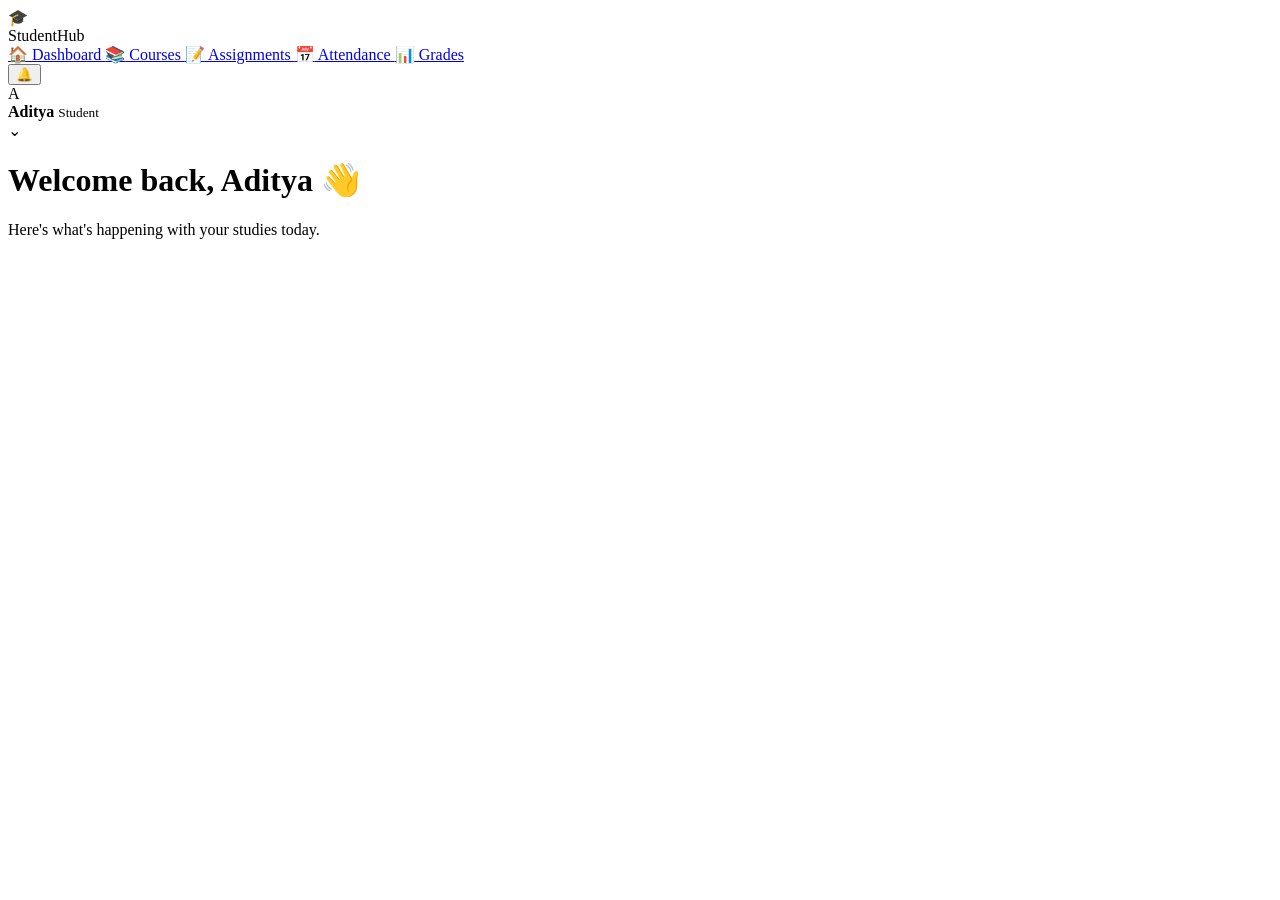
==== Dashboard_Project/index.html @ 9f46f758 "Add files via upload" ====
<!DOCTYPE html>
<html lang="en">
<head>
    <meta charset="UTF-8">
    <meta name="viewport" content="width=device-width, initial-scale=1.0">

    <title>Student Dashboard</title>

    <link rel="stylesheet" href="02-style.css">
</head>

<body>

    <nav class="navbar">

        <div class="logo">
            <div class="logo-icon">🎓</div>
            <span>StudentHub</span>
        </div>

        <div class="nav-links">

            <a href="#" class="nav-item active">
                <span>🏠</span>
                Dashboard
            </a>

            <a href="#" class="nav-item">
                <span>📚</span>
                Courses
            </a>

            <a href="#" class="nav-item">
                <span>📝</span>
                Assignments
            </a>

            <a href="#" class="nav-item">
                <span>📅</span>
                Attendance
            </a>

            <a href="#" class="nav-item">
                <span>📊</span>
                Grades
            </a>

        </div>

        <div class="nav-right">

            <button class="notification">
                🔔
                <span class="notification-dot"></span>
            </button>

            <div class="profile">

                <div class="profile-image">
                    A
                </div>

                <div class="profile-info">
                    <strong>Aditya</strong>
                    <small>Student</small>
                </div>

                <span class="arrow">⌄</span>

            </div>

        </div>

    </nav>


    <main class="content">

        <h1>Welcome back, Aditya 👋</h1>

        <p>
            Here's what's happening with your studies today.
        </p>

    </main>

</body>
</html>
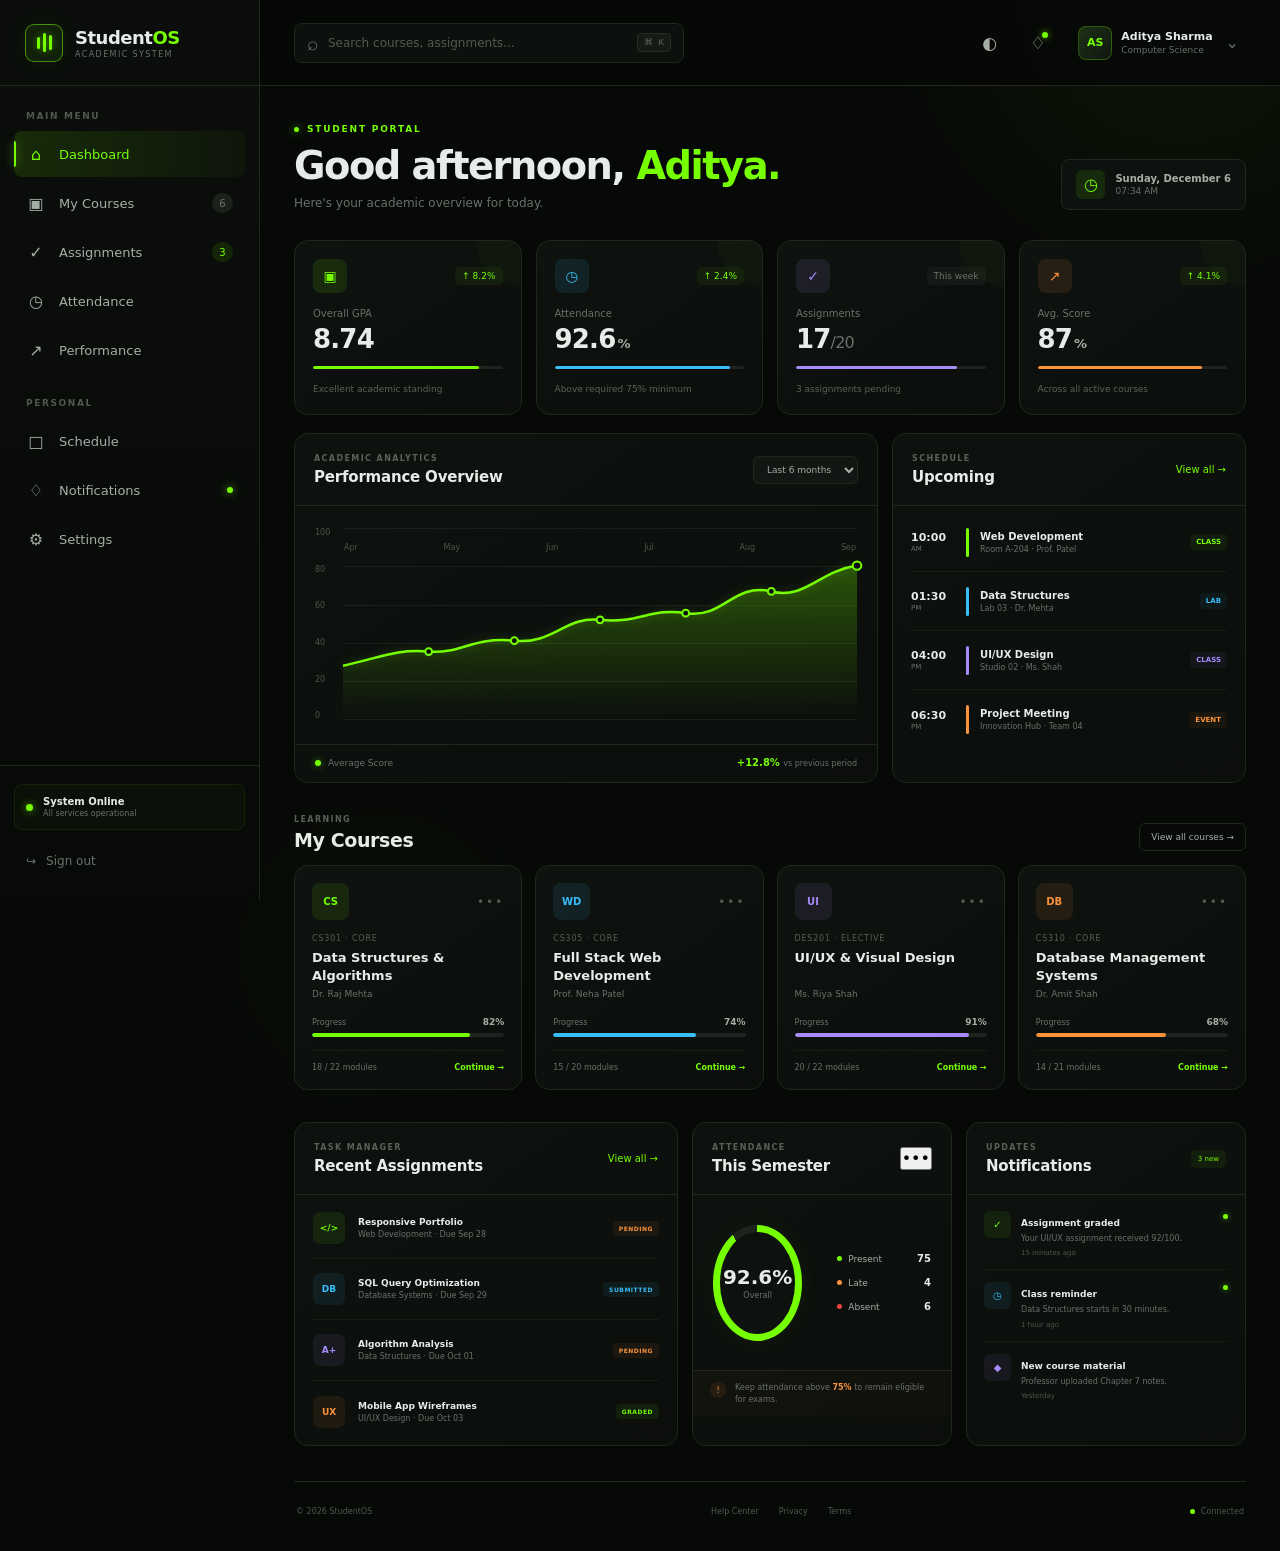
==== commit 7fa965f7: "modified: index.html, newfile: script.js, modified: style.css" ====
--- a/Dashboard_Project/index.html
+++ b/Dashboard_Project/index.html
@@ -4,85 +4,1069 @@
     <meta charset="UTF-8">
     <meta name="viewport" content="width=device-width, initial-scale=1.0">
 
-    <title>Student Dashboard</title>
-
-    <link rel="stylesheet" href="02-style.css">
+    <meta
+        name="description"
+        content="Student dashboard for managing courses, assignments, attendance and academic performance."
+    >
+
+    <title>StudentOS — Dashboard</title>
+
+    <link rel="stylesheet" href="style.css">
 </head>
 
 <body>
 
-    <nav class="navbar">
-
-        <div class="logo">
-            <div class="logo-icon">🎓</div>
-            <span>StudentHub</span>
+    <!-- =========================
+         MOBILE OVERLAY
+    ========================== -->
+
+    <div class="sidebar-overlay" id="sidebarOverlay"></div>
+
+
+    <!-- =========================
+         SIDEBAR
+    ========================== -->
+
+    <aside class="sidebar" id="sidebar">
+
+        <!-- Logo -->
+
+        <div class="brand">
+
+            <div class="brand-mark">
+                <span></span>
+                <span></span>
+                <span></span>
+            </div>
+
+            <div class="brand-text">
+                <strong>Student<span>OS</span></strong>
+                <small>ACADEMIC SYSTEM</small>
+            </div>
+
         </div>
 
-        <div class="nav-links">
-
-            <a href="#" class="nav-item active">
-                <span>🏠</span>
-                Dashboard
+
+        <!-- Navigation -->
+
+        <nav class="navigation">
+
+            <p class="nav-label">MAIN MENU</p>
+
+            <a href="#dashboard" class="nav-link active">
+                <span class="nav-icon">⌂</span>
+                <span>Dashboard</span>
             </a>
 
-            <a href="#" class="nav-item">
-                <span>📚</span>
-                Courses
+            <a href="#courses" class="nav-link">
+                <span class="nav-icon">▣</span>
+                <span>My Courses</span>
+                <span class="nav-count">6</span>
             </a>
 
-            <a href="#" class="nav-item">
-                <span>📝</span>
-                Assignments
+            <a href="#assignments" class="nav-link">
+                <span class="nav-icon">✓</span>
+                <span>Assignments</span>
+                <span class="nav-count alert">3</span>
             </a>
 
-            <a href="#" class="nav-item">
-                <span>📅</span>
-                Attendance
+            <a href="#attendance" class="nav-link">
+                <span class="nav-icon">◷</span>
+                <span>Attendance</span>
             </a>
 
-            <a href="#" class="nav-item">
-                <span>📊</span>
-                Grades
+            <a href="#performance" class="nav-link">
+                <span class="nav-icon">↗</span>
+                <span>Performance</span>
             </a>
 
+
+            <p class="nav-label second-label">PERSONAL</p>
+
+            <a href="#schedule" class="nav-link">
+                <span class="nav-icon">□</span>
+                <span>Schedule</span>
+            </a>
+
+            <a href="#notifications" class="nav-link">
+                <span class="nav-icon">♢</span>
+                <span>Notifications</span>
+                <span class="notification-mini"></span>
+            </a>
+
+            <a href="#settings" class="nav-link">
+                <span class="nav-icon">⚙</span>
+                <span>Settings</span>
+            </a>
+
+        </nav>
+
+
+        <!-- Sidebar Bottom -->
+
+        <div class="sidebar-bottom">
+
+            <div class="system-status">
+
+                <span class="status-dot"></span>
+
+                <div>
+                    <strong>System Online</strong>
+                    <small>All services operational</small>
+                </div>
+
+            </div>
+
+            <button class="logout-btn" id="logoutBtn">
+                <span>↪</span>
+                Sign out
+            </button>
+
         </div>
 
-        <div class="nav-right">
-
-            <button class="notification">
-                🔔
-                <span class="notification-dot"></span>
+    </aside>
+
+
+    <!-- =========================
+         MAIN
+    ========================== -->
+
+    <main class="main-content">
+
+        <!-- TOPBAR -->
+
+        <header class="topbar">
+
+            <button class="mobile-menu" id="menuBtn" aria-label="Open menu">
+                <span></span>
+                <span></span>
+                <span></span>
             </button>
 
-            <div class="profile">
-
-                <div class="profile-image">
-                    A
+
+            <!-- Search -->
+
+            <div class="search-box">
+
+                <span class="search-icon">⌕</span>
+
+                <input
+                    type="search"
+                    id="searchInput"
+                    placeholder="Search courses, assignments..."
+                >
+
+                <kbd>⌘ K</kbd>
+
+            </div>
+
+
+            <!-- Topbar Right -->
+
+            <div class="topbar-actions">
+
+                <button class="icon-btn" id="themeBtn" aria-label="Toggle theme">
+                    ◐
+                </button>
+
+                <button class="icon-btn notification-btn" id="notificationBtn">
+                    ♢
+                    <span></span>
+                </button>
+
+
+                <div class="profile-menu" id="profileMenu">
+
+                    <div class="avatar">
+                        AS
+                    </div>
+
+                    <div class="profile-details">
+                        <strong>Aditya Sharma</strong>
+                        <small>Computer Science</small>
+                    </div>
+
+                    <span class="profile-arrow">⌄</span>
+
                 </div>
 
-                <div class="profile-info">
-                    <strong>Aditya</strong>
-                    <small>Student</small>
+            </div>
+
+        </header>
+
+
+        <!-- PAGE CONTENT -->
+
+        <div class="page-content" id="dashboard">
+
+
+            <!-- =========================
+                 WELCOME SECTION
+            ========================== -->
+
+            <section class="welcome-section">
+
+                <div>
+
+                    <p class="eyebrow">
+                        <span class="live-dot"></span>
+                        STUDENT PORTAL
+                    </p>
+
+                    <h1>
+                        Good afternoon,
+                        <span>Aditya.</span>
+                    </h1>
+
+                    <p class="welcome-text">
+                        Here's your academic overview for today.
+                    </p>
+
                 </div>
 
-                <span class="arrow">⌄</span>
-
-            </div>
+                <div class="date-display">
+                    <span>◷</span>
+                    <div>
+                        <strong id="currentDate">Saturday, September 26</strong>
+                        <small id="currentTime">02:20 PM</small>
+                    </div>
+                </div>
+
+            </section>
+
+
+            <!-- =========================
+                 STATS
+            ========================== -->
+
+            <section class="stats-grid">
+
+                <article class="stat-card">
+
+                    <div class="stat-top">
+                        <span class="stat-icon green">▣</span>
+
+                        <span class="trend positive">
+                            ↑ 8.2%
+                        </span>
+                    </div>
+
+                    <p>Overall GPA</p>
+
+                    <h2>8.74</h2>
+
+                    <div class="progress-line">
+                        <span style="width: 87.4%"></span>
+                    </div>
+
+                    <small>Excellent academic standing</small>
+
+                </article>
+
+
+                <article class="stat-card">
+
+                    <div class="stat-top">
+                        <span class="stat-icon blue">◷</span>
+
+                        <span class="trend positive">
+                            ↑ 2.4%
+                        </span>
+                    </div>
+
+                    <p>Attendance</p>
+
+                    <h2>92.6<span class="unit">%</span></h2>
+
+                    <div class="progress-line blue-line">
+                        <span style="width: 92.6%"></span>
+                    </div>
+
+                    <small>Above required 75% minimum</small>
+
+                </article>
+
+
+                <article class="stat-card">
+
+                    <div class="stat-top">
+                        <span class="stat-icon purple">✓</span>
+
+                        <span class="trend neutral">
+                            This week
+                        </span>
+                    </div>
+
+                    <p>Assignments</p>
+
+                    <h2>17<span class="muted-number">/20</span></h2>
+
+                    <div class="progress-line purple-line">
+                        <span style="width: 85%"></span>
+                    </div>
+
+                    <small>3 assignments pending</small>
+
+                </article>
+
+
+                <article class="stat-card">
+
+                    <div class="stat-top">
+                        <span class="stat-icon orange">↗</span>
+
+                        <span class="trend positive">
+                            ↑ 4.1%
+                        </span>
+                    </div>
+
+                    <p>Avg. Score</p>
+
+                    <h2>87<span class="unit">%</span></h2>
+
+                    <div class="progress-line orange-line">
+                        <span style="width: 87%"></span>
+                    </div>
+
+                    <small>Across all active courses</small>
+
+                </article>
+
+            </section>
+
+
+            <!-- =========================
+                 MAIN GRID
+            ========================== -->
+
+            <section class="dashboard-grid">
+
+
+                <!-- PERFORMANCE -->
+
+                <article class="panel performance-panel" id="performance">
+
+                    <div class="panel-header">
+
+                        <div>
+                            <p class="panel-label">ACADEMIC ANALYTICS</p>
+                            <h2>Performance Overview</h2>
+                        </div>
+
+                        <select id="performanceSelect">
+                            <option>Last 6 months</option>
+                            <option>Last 3 months</option>
+                            <option>This semester</option>
+                        </select>
+
+                    </div>
+
+
+                    <div class="chart-wrapper">
+
+                        <div class="chart-y-axis">
+                            <span>100</span>
+                            <span>80</span>
+                            <span>60</span>
+                            <span>40</span>
+                            <span>20</span>
+                            <span>0</span>
+                        </div>
+
+                        <div class="chart-area">
+
+                            <div class="grid-lines">
+                                <span></span>
+                                <span></span>
+                                <span></span>
+                                <span></span>
+                                <span></span>
+                                <span></span>
+                            </div>
+
+                            <svg
+                                class="performance-chart"
+                                viewBox="0 0 600 230"
+                                preserveAspectRatio="none"
+                            >
+
+                                <defs>
+
+                                    <linearGradient
+                                        id="chartGradient"
+                                        x1="0"
+                                        y1="0"
+                                        x2="0"
+                                        y2="1"
+                                    >
+                                        <stop
+                                            offset="0%"
+                                            stop-color="#76ff03"
+                                            stop-opacity="0.28"
+                                        />
+
+                                        <stop
+                                            offset="100%"
+                                            stop-color="#76ff03"
+                                            stop-opacity="0"
+                                        />
+                                    </linearGradient>
+
+                                </defs>
+
+
+                                <path
+                                    class="chart-fill"
+                                    d="
+                                    M0,165
+                                    C45,155 60,145 100,148
+                                    C140,151 150,130 200,135
+                                    C245,140 260,105 300,110
+                                    C345,115 360,95 400,102
+                                    C445,109 455,65 500,76
+                                    C540,86 555,52 600,45
+                                    L600,230
+                                    L0,230
+                                    Z
+                                    "
+                                ></path>
+
+
+                                <path
+                                    class="chart-line"
+                                    d="
+                                    M0,165
+                                    C45,155 60,145 100,148
+                                    C140,151 150,130 200,135
+                                    C245,140 260,105 300,110
+                                    C345,115 360,95 400,102
+                                    C445,109 455,65 500,76
+                                    C540,86 555,52 600,45
+                                    "
+                                ></path>
+
+                                <circle cx="100" cy="148" r="4"></circle>
+                                <circle cx="200" cy="135" r="4"></circle>
+                                <circle cx="300" cy="110" r="4"></circle>
+                                <circle cx="400" cy="102" r="4"></circle>
+                                <circle cx="500" cy="76" r="4"></circle>
+                                <circle cx="600" cy="45" r="5"></circle>
+
+                            </svg>
+
+                            <div class="chart-x-axis">
+                                <span>Apr</span>
+                                <span>May</span>
+                                <span>Jun</span>
+                                <span>Jul</span>
+                                <span>Aug</span>
+                                <span>Sep</span>
+                            </div>
+
+                        </div>
+
+                    </div>
+
+
+                    <div class="chart-footer">
+
+                        <div class="legend">
+                            <span class="legend-dot"></span>
+                            <span>Average Score</span>
+                        </div>
+
+                        <strong>
+                            +12.8% <small>vs previous period</small>
+                        </strong>
+
+                    </div>
+
+                </article>
+
+
+                <!-- UPCOMING -->
+
+                <article class="panel upcoming-panel" id="schedule">
+
+                    <div class="panel-header">
+
+                        <div>
+                            <p class="panel-label">SCHEDULE</p>
+                            <h2>Upcoming</h2>
+                        </div>
+
+                        <button class="text-btn">
+                            View all →
+                        </button>
+
+                    </div>
+
+
+                    <div class="schedule-list">
+
+                        <div class="schedule-item">
+
+                            <div class="time">
+                                <strong>10:00</strong>
+                                <span>AM</span>
+                            </div>
+
+                            <div class="schedule-line green-line"></div>
+
+                            <div class="schedule-info">
+                                <strong>Web Development</strong>
+                                <span>Room A-204 · Prof. Patel</span>
+                            </div>
+
+                            <span class="schedule-tag">CLASS</span>
+
+                        </div>
+
+
+                        <div class="schedule-item">
+
+                            <div class="time">
+                                <strong>01:30</strong>
+                                <span>PM</span>
+                            </div>
+
+                            <div class="schedule-line blue-line"></div>
+
+                            <div class="schedule-info">
+                                <strong>Data Structures</strong>
+                                <span>Lab 03 · Dr. Mehta</span>
+                            </div>
+
+                            <span class="schedule-tag blue-tag">LAB</span>
+
+                        </div>
+
+
+                        <div class="schedule-item">
+
+                            <div class="time">
+                                <strong>04:00</strong>
+                                <span>PM</span>
+                            </div>
+
+                            <div class="schedule-line purple-line"></div>
+
+                            <div class="schedule-info">
+                                <strong>UI/UX Design</strong>
+                                <span>Studio 02 · Ms. Shah</span>
+                            </div>
+
+                            <span class="schedule-tag purple-tag">CLASS</span>
+
+                        </div>
+
+
+                        <div class="schedule-item">
+
+                            <div class="time">
+                                <strong>06:30</strong>
+                                <span>PM</span>
+                            </div>
+
+                            <div class="schedule-line orange-line"></div>
+
+                            <div class="schedule-info">
+                                <strong>Project Meeting</strong>
+                                <span>Innovation Hub · Team 04</span>
+                            </div>
+
+                            <span class="schedule-tag orange-tag">EVENT</span>
+
+                        </div>
+
+                    </div>
+
+                </article>
+
+
+            </section>
+
+
+            <!-- =========================
+                 COURSES
+            ========================== -->
+
+            <section class="section" id="courses">
+
+                <div class="section-header">
+
+                    <div>
+                        <p class="panel-label">LEARNING</p>
+                        <h2>My Courses</h2>
+                    </div>
+
+                    <button class="outline-btn">
+                        View all courses →
+                    </button>
+
+                </div>
+
+
+                <div class="course-grid">
+
+
+                    <article class="course-card">
+
+                        <div class="course-top">
+
+                            <div class="course-code green-bg">
+                                CS
+                            </div>
+
+                            <span class="course-menu">•••</span>
+
+                        </div>
+
+                        <p class="course-id">CS301 · CORE</p>
+
+                        <h3>Data Structures & Algorithms</h3>
+
+                        <p class="course-teacher">
+                            Dr. Raj Mehta
+                        </p>
+
+                        <div class="course-progress">
+
+                            <div class="progress-info">
+                                <span>Progress</span>
+                                <strong>82%</strong>
+                            </div>
+
+                            <div class="progress-bar">
+                                <span style="width: 82%"></span>
+                            </div>
+
+                        </div>
+
+                        <div class="course-footer">
+                            <span>18 / 22 modules</span>
+                            <button>Continue →</button>
+                        </div>
+
+                    </article>
+
+
+                    <article class="course-card">
+
+                        <div class="course-top">
+
+                            <div class="course-code blue-bg">
+                                WD
+                            </div>
+
+                            <span class="course-menu">•••</span>
+
+                        </div>
+
+                        <p class="course-id">CS305 · CORE</p>
+
+                        <h3>Full Stack Web Development</h3>
+
+                        <p class="course-teacher">
+                            Prof. Neha Patel
+                        </p>
+
+                        <div class="course-progress">
+
+                            <div class="progress-info">
+                                <span>Progress</span>
+                                <strong>74%</strong>
+                            </div>
+
+                            <div class="progress-bar blue-progress">
+                                <span style="width: 74%"></span>
+                            </div>
+
+                        </div>
+
+                        <div class="course-footer">
+                            <span>15 / 20 modules</span>
+                            <button>Continue →</button>
+                        </div>
+
+                    </article>
+
+
+                    <article class="course-card">
+
+                        <div class="course-top">
+
+                            <div class="course-code purple-bg">
+                                UI
+                            </div>
+
+                            <span class="course-menu">•••</span>
+
+                        </div>
+
+                        <p class="course-id">DES201 · ELECTIVE</p>
+
+                        <h3>UI/UX & Visual Design</h3>
+
+                        <p class="course-teacher">
+                            Ms. Riya Shah
+                        </p>
+
+                        <div class="course-progress">
+
+                            <div class="progress-info">
+                                <span>Progress</span>
+                                <strong>91%</strong>
+                            </div>
+
+                            <div class="progress-bar purple-progress">
+                                <span style="width: 91%"></span>
+                            </div>
+
+                        </div>
+
+                        <div class="course-footer">
+                            <span>20 / 22 modules</span>
+                            <button>Continue →</button>
+                        </div>
+
+                    </article>
+
+
+                    <article class="course-card">
+
+                        <div class="course-top">
+
+                            <div class="course-code orange-bg">
+                                DB
+                            </div>
+
+                            <span class="course-menu">•••</span>
+
+                        </div>
+
+                        <p class="course-id">CS310 · CORE</p>
+
+                        <h3>Database Management Systems</h3>
+
+                        <p class="course-teacher">
+                            Dr. Amit Shah
+                        </p>
+
+                        <div class="course-progress">
+
+                            <div class="progress-info">
+                                <span>Progress</span>
+                                <strong>68%</strong>
+                            </div>
+
+                            <div class="progress-bar orange-progress">
+                                <span style="width: 68%"></span>
+                            </div>
+
+                        </div>
+
+                        <div class="course-footer">
+                            <span>14 / 21 modules</span>
+                            <button>Continue →</button>
+                        </div>
+
+                    </article>
+
+                </div>
+
+            </section>
+
+
+            <!-- =========================
+                 BOTTOM GRID
+            ========================== -->
+
+            <section class="bottom-grid">
+
+
+                <!-- ASSIGNMENTS -->
+
+                <article class="panel assignments-panel" id="assignments">
+
+                    <div class="panel-header">
+
+                        <div>
+                            <p class="panel-label">TASK MANAGER</p>
+                            <h2>Recent Assignments</h2>
+                        </div>
+
+                        <button class="text-btn">
+                            View all →
+                        </button>
+
+                    </div>
+
+
+                    <div class="assignment-list">
+
+                        <div class="assignment">
+
+                            <div class="assignment-icon green">
+                                &lt;/&gt;
+                            </div>
+
+                            <div class="assignment-info">
+                                <strong>Responsive Portfolio</strong>
+                                <span>Web Development · Due Sep 28</span>
+                            </div>
+
+                            <span class="assignment-status pending">
+                                PENDING
+                            </span>
+
+                        </div>
+
+
+                        <div class="assignment">
+
+                            <div class="assignment-icon blue">
+                                DB
+                            </div>
+
+                            <div class="assignment-info">
+                                <strong>SQL Query Optimization</strong>
+                                <span>Database Systems · Due Sep 29</span>
+                            </div>
+
+                            <span class="assignment-status submitted">
+                                SUBMITTED
+                            </span>
+
+                        </div>
+
+
+                        <div class="assignment">
+
+                            <div class="assignment-icon purple">
+                                A+
+                            </div>
+
+                            <div class="assignment-info">
+                                <strong>Algorithm Analysis</strong>
+                                <span>Data Structures · Due Oct 01</span>
+                            </div>
+
+                            <span class="assignment-status pending">
+                                PENDING
+                            </span>
+
+                        </div>
+
+
+                        <div class="assignment">
+
+                            <div class="assignment-icon orange">
+                                UX
+                            </div>
+
+                            <div class="assignment-info">
+                                <strong>Mobile App Wireframes</strong>
+                                <span>UI/UX Design · Due Oct 03</span>
+                            </div>
+
+                            <span class="assignment-status graded">
+                                GRADED
+                            </span>
+
+                        </div>
+
+                    </div>
+
+                </article>
+
+
+                <!-- ATTENDANCE -->
+
+                <article class="panel attendance-panel" id="attendance">
+
+                    <div class="panel-header">
+
+                        <div>
+                            <p class="panel-label">ATTENDANCE</p>
+                            <h2>This Semester</h2>
+                        </div>
+
+                        <button class="icon-small">•••</button>
+
+                    </div>
+
+
+                    <div class="attendance-content">
+
+                        <div class="attendance-circle">
+
+                            <div class="circle-inner">
+                                <strong>92.6%</strong>
+                                <span>Overall</span>
+                            </div>
+
+                        </div>
+
+
+                        <div class="attendance-details">
+
+                            <div>
+                                <span>
+                                    <i class="dot green-dot"></i>
+                                    Present
+                                </span>
+
+                                <strong>75</strong>
+                            </div>
+
+                            <div>
+                                <span>
+                                    <i class="dot orange-dot"></i>
+                                    Late
+                                </span>
+
+                                <strong>4</strong>
+                            </div>
+
+                            <div>
+                                <span>
+                                    <i class="dot red-dot"></i>
+                                    Absent
+                                </span>
+
+                                <strong>6</strong>
+                            </div>
+
+                        </div>
+
+                    </div>
+
+
+                    <div class="attendance-warning">
+                        <span>!</span>
+                        <p>
+                            Keep attendance above <strong>75%</strong>
+                            to remain eligible for exams.
+                        </p>
+                    </div>
+
+                </article>
+
+
+                <!-- NOTIFICATIONS -->
+
+                <article class="panel notifications-panel" id="notifications">
+
+                    <div class="panel-header">
+
+                        <div>
+                            <p class="panel-label">UPDATES</p>
+                            <h2>Notifications</h2>
+                        </div>
+
+                        <span class="unread">3 new</span>
+
+                    </div>
+
+
+                    <div class="notification-list">
+
+                        <div class="notification-item unread-item">
+
+                            <span class="notification-icon green-icon">
+                                ✓
+                            </span>
+
+                            <div>
+                                <strong>Assignment graded</strong>
+                                <p>Your UI/UX assignment received 92/100.</p>
+                                <small>15 minutes ago</small>
+                            </div>
+
+                        </div>
+
+
+                        <div class="notification-item unread-item">
+
+                            <span class="notification-icon blue-icon">
+                                ◷
+                            </span>
+
+                            <div>
+                                <strong>Class reminder</strong>
+                                <p>Data Structures starts in 30 minutes.</p>
+                                <small>1 hour ago</small>
+                            </div>
+
+                        </div>
+
+
+                        <div class="notification-item">
+
+                            <span class="notification-icon purple-icon">
+                                ◆
+                            </span>
+
+                            <div>
+                                <strong>New course material</strong>
+                                <p>Professor uploaded Chapter 7 notes.</p>
+                                <small>Yesterday</small>
+                            </div>
+
+                        </div>
+
+                    </div>
+
+                </article>
+
+            </section>
+
+
+            <!-- =========================
+                 FOOTER
+            ========================== -->
+
+            <footer class="footer">
+
+                <span>© 2026 StudentOS</span>
+
+                <div>
+                    <a href="#">Help Center</a>
+                    <a href="#">Privacy</a>
+                    <a href="#">Terms</a>
+                </div>
+
+                <span class="footer-status">
+                    <i></i> Connected
+                </span>
+
+            </footer>
 
         </div>
 
-    </nav>
-
-
-    <main class="content">
-
-        <h1>Welcome back, Aditya 👋</h1>
-
-        <p>
-            Here's what's happening with your studies today.
-        </p>
-
     </main>
+
+
+    <!-- =========================
+         TOAST
+    ========================== -->
+
+    <div class="toast" id="toast">
+
+        <span class="toast-icon">✓</span>
+
+        <div>
+            <strong id="toastTitle">Success</strong>
+            <p id="toastMessage">Action completed.</p>
+        </div>
+
+        <button id="toastClose">×</button>
+
+    </div>
+
+
+    <script src="script.js"></script>
 
 </body>
 </html>
--- a/Dashboard_Project/style.css
+++ b/Dashboard_Project/style.css
@@ -0,0 +1,2882 @@
+/* =========================================================
+   STUDENTOS — RESPONSIVE STUDENT DASHBOARD
+   NVIDIA-INSPIRED ORIGINAL VISUAL STYLE
+========================================================= */
+
+
+/* =========================================================
+   RESET
+========================================================= */
+
+* {
+    margin: 0;
+    padding: 0;
+    box-sizing: border-box;
+}
+
+html {
+    scroll-behavior: smooth;
+}
+
+body {
+    font-family:
+        Inter,
+        ui-sans-serif,
+        system-ui,
+        -apple-system,
+        BlinkMacSystemFont,
+        "Segoe UI",
+        sans-serif;
+
+    background: #070907;
+    color: #e7ece8;
+
+    min-height: 100vh;
+
+    overflow-x: hidden;
+}
+
+button,
+input,
+select {
+    font: inherit;
+}
+
+button {
+    cursor: pointer;
+}
+
+a {
+    color: inherit;
+    text-decoration: none;
+}
+
+
+/* =========================================================
+   VARIABLES
+========================================================= */
+
+:root {
+
+    --green: #76ff03;
+    --green-dark: #43c000;
+    --green-soft: rgba(118, 255, 3, 0.10);
+
+    --bg: #070907;
+    --bg-secondary: #0b0e0b;
+
+    --surface: #0e120f;
+    --surface-2: #111611;
+    --surface-3: #151a15;
+
+    --border: #202620;
+    --border-light: #2b332b;
+
+    --text: #e7ece8;
+    --text-secondary: #a6aea8;
+    --text-muted: #68716b;
+
+    --blue: #38bdf8;
+    --purple: #a78bfa;
+    --orange: #fb923c;
+    --red: #ef4444;
+
+    --sidebar-width: 260px;
+
+    --radius: 14px;
+}
+
+
+/* =========================================================
+   BODY BACKGROUND
+========================================================= */
+
+body::before {
+
+    content: "";
+
+    position: fixed;
+
+    width: 700px;
+    height: 700px;
+
+    top: -350px;
+    right: -250px;
+
+    background:
+        radial-gradient(
+            circle,
+            rgba(118, 255, 3, 0.06),
+            transparent 65%
+        );
+
+    pointer-events: none;
+
+    z-index: -1;
+}
+
+body::after {
+
+    content: "";
+
+    position: fixed;
+
+    width: 500px;
+    height: 500px;
+
+    bottom: -300px;
+    left: 10%;
+
+    background:
+        radial-gradient(
+            circle,
+            rgba(118, 255, 3, 0.025),
+            transparent 65%
+        );
+
+    pointer-events: none;
+
+    z-index: -1;
+}
+
+
+/* =========================================================
+   SIDEBAR
+========================================================= */
+
+.sidebar {
+
+    width: var(--sidebar-width);
+
+    height: 100vh;
+
+    position: fixed;
+
+    left: 0;
+    top: 0;
+
+    background:
+        linear-gradient(
+            180deg,
+            #0b0e0b 0%,
+            #080a08 100%
+        );
+
+    border-right: 1px solid var(--border);
+
+    display: flex;
+    flex-direction: column;
+
+    z-index: 1000;
+
+    transition: transform 0.3s ease;
+}
+
+
+/* =========================================================
+   BRAND
+========================================================= */
+
+.brand {
+
+    height: 86px;
+
+    padding: 0 25px;
+
+    display: flex;
+    align-items: center;
+
+    gap: 12px;
+
+    border-bottom: 1px solid var(--border);
+}
+
+.brand-mark {
+
+    width: 38px;
+    height: 38px;
+
+    border: 1px solid rgba(118, 255, 3, 0.5);
+
+    background: rgba(118, 255, 3, 0.08);
+
+    border-radius: 9px;
+
+    display: flex;
+    align-items: center;
+    justify-content: center;
+
+    gap: 3px;
+
+    box-shadow:
+        0 0 20px rgba(118, 255, 3, 0.05);
+}
+
+.brand-mark span {
+
+    width: 3px;
+
+    border-radius: 4px;
+
+    background: var(--green);
+
+    box-shadow:
+        0 0 7px rgba(118, 255, 3, 0.5);
+}
+
+.brand-mark span:nth-child(1) {
+    height: 12px;
+}
+
+.brand-mark span:nth-child(2) {
+    height: 19px;
+}
+
+.brand-mark span:nth-child(3) {
+    height: 15px;
+}
+
+.brand-text {
+
+    display: flex;
+    flex-direction: column;
+}
+
+.brand-text strong {
+
+    font-size: 18px;
+
+    letter-spacing: -0.5px;
+}
+
+.brand-text strong span {
+    color: var(--green);
+}
+
+.brand-text small {
+
+    color: var(--text-muted);
+
+    font-size: 8px;
+
+    letter-spacing: 1.4px;
+
+    margin-top: 2px;
+}
+
+
+/* =========================================================
+   NAVIGATION
+========================================================= */
+
+.navigation {
+
+    padding: 25px 14px;
+
+    flex: 1;
+
+    overflow-y: auto;
+}
+
+.nav-label {
+
+    font-size: 9px;
+
+    font-weight: 700;
+
+    letter-spacing: 1.6px;
+
+    color: #505850;
+
+    padding: 0 12px 10px;
+}
+
+.second-label {
+    margin-top: 25px;
+}
+
+.nav-link {
+
+    height: 46px;
+
+    display: flex;
+    align-items: center;
+
+    gap: 13px;
+
+    padding: 0 12px;
+
+    margin-bottom: 3px;
+
+    color: var(--text-secondary);
+
+    border-radius: 8px;
+
+    font-size: 13px;
+
+    position: relative;
+
+    transition:
+        background 0.2s ease,
+        color 0.2s ease,
+        transform 0.2s ease;
+}
+
+.nav-link:hover {
+
+    color: var(--text);
+
+    background: rgba(255, 255, 255, 0.035);
+
+    transform: translateX(2px);
+}
+
+.nav-link.active {
+
+    color: var(--green);
+
+    background:
+        linear-gradient(
+            90deg,
+            rgba(118, 255, 3, 0.12),
+            rgba(118, 255, 3, 0.035)
+        );
+}
+
+.nav-link.active::before {
+
+    content: "";
+
+    position: absolute;
+
+    left: 0;
+    top: 10px;
+
+    width: 2px;
+    height: 26px;
+
+    background: var(--green);
+
+    border-radius: 0 3px 3px 0;
+
+    box-shadow:
+        0 0 10px rgba(118, 255, 3, 0.6);
+}
+
+.nav-icon {
+
+    width: 20px;
+
+    text-align: center;
+
+    color: currentColor;
+
+    font-size: 16px;
+}
+
+.nav-count {
+
+    margin-left: auto;
+
+    min-width: 21px;
+    height: 20px;
+
+    display: flex;
+    align-items: center;
+    justify-content: center;
+
+    border-radius: 10px;
+
+    background: #1c211c;
+
+    color: var(--text-muted);
+
+    font-size: 10px;
+}
+
+.nav-count.alert {
+
+    background: rgba(118, 255, 3, 0.1);
+
+    color: var(--green);
+}
+
+.notification-mini {
+
+    width: 6px;
+    height: 6px;
+
+    border-radius: 50%;
+
+    background: var(--green);
+
+    margin-left: auto;
+
+    box-shadow:
+        0 0 8px rgba(118, 255, 3, 0.7);
+}
+
+
+/* =========================================================
+   SIDEBAR BOTTOM
+========================================================= */
+
+.sidebar-bottom {
+
+    padding: 18px 14px 20px;
+
+    border-top: 1px solid var(--border);
+}
+
+.system-status {
+
+    display: flex;
+
+    align-items: center;
+
+    gap: 10px;
+
+    padding: 11px;
+
+    margin-bottom: 12px;
+
+    background: rgba(118, 255, 3, 0.025);
+
+    border: 1px solid rgba(118, 255, 3, 0.08);
+
+    border-radius: 8px;
+}
+
+.status-dot {
+
+    width: 7px;
+    height: 7px;
+
+    border-radius: 50%;
+
+    background: var(--green);
+
+    box-shadow:
+        0 0 8px rgba(118, 255, 3, 0.7);
+}
+
+.system-status div {
+
+    display: flex;
+    flex-direction: column;
+
+    gap: 2px;
+}
+
+.system-status strong {
+    font-size: 10px;
+}
+
+.system-status small {
+
+    color: var(--text-muted);
+
+    font-size: 8px;
+}
+
+.logout-btn {
+
+    width: 100%;
+
+    height: 38px;
+
+    display: flex;
+    align-items: center;
+
+    gap: 10px;
+
+    padding: 0 12px;
+
+    background: transparent;
+
+    border: none;
+
+    color: var(--text-muted);
+
+    font-size: 12px;
+
+    border-radius: 7px;
+
+    transition: 0.2s ease;
+}
+
+.logout-btn:hover {
+
+    background: rgba(255, 255, 255, 0.04);
+
+    color: #f87171;
+}
+
+
+/* =========================================================
+   MAIN CONTENT
+========================================================= */
+
+.main-content {
+
+    margin-left: var(--sidebar-width);
+
+    min-height: 100vh;
+}
+
+
+/* =========================================================
+   TOPBAR
+========================================================= */
+
+.topbar {
+
+    height: 86px;
+
+    padding: 0 34px;
+
+    display: flex;
+    align-items: center;
+
+    justify-content: space-between;
+
+    border-bottom: 1px solid var(--border);
+
+    background: rgba(7, 9, 7, 0.88);
+
+    backdrop-filter: blur(15px);
+
+    position: sticky;
+
+    top: 0;
+
+    z-index: 900;
+}
+
+
+/* Search */
+
+.search-box {
+
+    width: min(390px, 45vw);
+
+    height: 40px;
+
+    display: flex;
+    align-items: center;
+
+    gap: 10px;
+
+    padding: 0 12px;
+
+    background: #0d110e;
+
+    border: 1px solid var(--border);
+
+    border-radius: 8px;
+
+    transition: 0.2s ease;
+}
+
+.search-box:focus-within {
+
+    border-color: rgba(118, 255, 3, 0.4);
+
+    box-shadow:
+        0 0 0 3px rgba(118, 255, 3, 0.04);
+}
+
+.search-icon {
+
+    color: var(--text-muted);
+
+    font-size: 19px;
+}
+
+.search-box input {
+
+    flex: 1;
+
+    min-width: 0;
+
+    background: transparent;
+
+    border: none;
+
+    outline: none;
+
+    color: var(--text);
+
+    font-size: 12px;
+}
+
+.search-box input::placeholder {
+    color: #515951;
+}
+
+.search-box kbd {
+
+    color: #5e665f;
+
+    background: #161b16;
+
+    border: 1px solid #262c26;
+
+    padding: 3px 6px;
+
+    border-radius: 4px;
+
+    font-size: 9px;
+}
+
+
+/* Topbar actions */
+
+.topbar-actions {
+
+    display: flex;
+
+    align-items: center;
+
+    gap: 9px;
+}
+
+.icon-btn {
+
+    width: 39px;
+    height: 39px;
+
+    display: flex;
+    align-items: center;
+    justify-content: center;
+
+    border: 1px solid transparent;
+
+    background: transparent;
+
+    color: var(--text-secondary);
+
+    border-radius: 8px;
+
+    font-size: 17px;
+
+    position: relative;
+
+    transition: 0.2s ease;
+}
+
+.icon-btn:hover {
+
+    background: #111511;
+
+    border-color: var(--border);
+
+    color: var(--green);
+}
+
+.notification-btn span {
+
+    position: absolute;
+
+    width: 6px;
+    height: 6px;
+
+    background: var(--green);
+
+    border-radius: 50%;
+
+    top: 8px;
+    right: 8px;
+
+    box-shadow:
+        0 0 7px rgba(118, 255, 3, 0.7);
+}
+
+
+/* Profile */
+
+.profile-menu {
+
+    display: flex;
+    align-items: center;
+
+    gap: 9px;
+
+    margin-left: 8px;
+
+    padding: 4px 7px 4px 4px;
+
+    border-radius: 8px;
+
+    cursor: pointer;
+
+    transition: 0.2s ease;
+}
+
+.profile-menu:hover {
+    background: #101410;
+}
+
+.avatar {
+
+    width: 34px;
+    height: 34px;
+
+    display: flex;
+    align-items: center;
+    justify-content: center;
+
+    border-radius: 8px;
+
+    background:
+        linear-gradient(
+            135deg,
+            #1d3216,
+            #101610
+        );
+
+    border: 1px solid rgba(118, 255, 3, 0.25);
+
+    color: var(--green);
+
+    font-size: 11px;
+
+    font-weight: 700;
+}
+
+.profile-details {
+
+    display: flex;
+    flex-direction: column;
+
+    gap: 2px;
+}
+
+.profile-details strong {
+    font-size: 11px;
+}
+
+.profile-details small {
+
+    color: var(--text-muted);
+
+    font-size: 9px;
+}
+
+.profile-arrow {
+
+    color: var(--text-muted);
+
+    margin-left: 4px;
+}
+
+
+/* =========================================================
+   PAGE CONTENT
+========================================================= */
+
+.page-content {
+
+    width: min(1500px, 100%);
+
+    margin: 0 auto;
+
+    padding: 38px 34px 25px;
+}
+
+
+/* =========================================================
+   WELCOME
+========================================================= */
+
+.welcome-section {
+
+    display: flex;
+
+    align-items: flex-end;
+
+    justify-content: space-between;
+
+    margin-bottom: 30px;
+}
+
+.eyebrow {
+
+    display: flex;
+    align-items: center;
+
+    gap: 8px;
+
+    color: var(--green);
+
+    font-size: 9px;
+
+    letter-spacing: 1.8px;
+
+    font-weight: 700;
+
+    margin-bottom: 10px;
+}
+
+.live-dot {
+
+    width: 5px;
+    height: 5px;
+
+    border-radius: 50%;
+
+    background: var(--green);
+
+    box-shadow:
+        0 0 8px rgba(118, 255, 3, 0.7);
+}
+
+.welcome-section h1 {
+
+    font-size: clamp(28px, 3vw, 40px);
+
+    letter-spacing: -1.5px;
+
+    line-height: 1.15;
+
+    font-weight: 650;
+}
+
+.welcome-section h1 span {
+    color: var(--green);
+}
+
+.welcome-text {
+
+    color: var(--text-muted);
+
+    font-size: 12px;
+
+    margin-top: 8px;
+}
+
+.date-display {
+
+    display: flex;
+
+    align-items: center;
+
+    gap: 10px;
+
+    padding: 10px 14px;
+
+    background: var(--surface);
+
+    border: 1px solid var(--border);
+
+    border-radius: 8px;
+
+    color: var(--text-secondary);
+}
+
+.date-display > span {
+
+    width: 29px;
+    height: 29px;
+
+    display: flex;
+    align-items: center;
+    justify-content: center;
+
+    border-radius: 6px;
+
+    color: var(--green);
+
+    background: var(--green-soft);
+}
+
+.date-display div {
+
+    display: flex;
+    flex-direction: column;
+
+    gap: 2px;
+}
+
+.date-display strong {
+    font-size: 10px;
+}
+
+.date-display small {
+
+    color: var(--text-muted);
+
+    font-size: 9px;
+}
+
+
+/* =========================================================
+   STATS
+========================================================= */
+
+.stats-grid {
+
+    display: grid;
+
+    grid-template-columns:
+        repeat(4, minmax(0, 1fr));
+
+    gap: 14px;
+
+    margin-bottom: 18px;
+}
+
+.stat-card {
+
+    padding: 18px;
+
+    background:
+        linear-gradient(
+            145deg,
+            #0f130f,
+            #0b0e0b
+        );
+
+    border: 1px solid var(--border);
+
+    border-radius: var(--radius);
+
+    transition:
+        border-color 0.25s ease,
+        transform 0.25s ease,
+        box-shadow 0.25s ease;
+
+    position: relative;
+
+    overflow: hidden;
+}
+
+.stat-card::after {
+
+    content: "";
+
+    position: absolute;
+
+    width: 90px;
+    height: 90px;
+
+    right: -45px;
+    top: -45px;
+
+    border-radius: 50%;
+
+    background: rgba(118, 255, 3, 0.025);
+}
+
+.stat-card:hover {
+
+    transform: translateY(-2px);
+
+    border-color: #2d362e;
+
+    box-shadow:
+        0 10px 35px rgba(0, 0, 0, 0.2);
+}
+
+.stat-top {
+
+    display: flex;
+
+    align-items: center;
+
+    justify-content: space-between;
+
+    margin-bottom: 15px;
+}
+
+.stat-icon {
+
+    width: 34px;
+    height: 34px;
+
+    display: flex;
+    align-items: center;
+    justify-content: center;
+
+    border-radius: 8px;
+
+    font-size: 14px;
+}
+
+.stat-icon.green {
+    background: rgba(118, 255, 3, 0.1);
+    color: var(--green);
+}
+
+.stat-icon.blue {
+    background: rgba(56, 189, 248, 0.1);
+    color: var(--blue);
+}
+
+.stat-icon.purple {
+    background: rgba(167, 139, 250, 0.1);
+    color: var(--purple);
+}
+
+.stat-icon.orange {
+    background: rgba(251, 146, 60, 0.1);
+    color: var(--orange);
+}
+
+.trend {
+
+    font-size: 9px;
+
+    padding: 4px 7px;
+
+    border-radius: 5px;
+}
+
+.trend.positive {
+
+    color: var(--green);
+
+    background: rgba(118, 255, 3, 0.06);
+}
+
+.trend.neutral {
+
+    color: var(--text-muted);
+
+    background: #161a16;
+}
+
+.stat-card > p {
+
+    color: var(--text-muted);
+
+    font-size: 10px;
+
+    margin-bottom: 5px;
+}
+
+.stat-card h2 {
+
+    font-size: 26px;
+
+    letter-spacing: -0.8px;
+
+    margin-bottom: 12px;
+}
+
+.unit {
+
+    font-size: 13px;
+
+    color: var(--text-secondary);
+
+    margin-left: 2px;
+}
+
+.muted-number {
+
+    color: var(--text-muted);
+
+    font-size: 16px;
+
+    font-weight: 400;
+}
+
+.progress-line {
+
+    width: 100%;
+    height: 3px;
+
+    background: #1d231e;
+
+    border-radius: 4px;
+
+    overflow: hidden;
+
+    margin-bottom: 8px;
+}
+
+.progress-line span {
+
+    display: block;
+
+    height: 100%;
+
+    background: var(--green);
+
+    border-radius: inherit;
+
+    box-shadow:
+        0 0 7px rgba(118, 255, 3, 0.5);
+}
+
+.blue-line span {
+    background: var(--blue);
+    box-shadow: none;
+}
+
+.purple-line span {
+    background: var(--purple);
+    box-shadow: none;
+}
+
+.orange-line span {
+    background: var(--orange);
+    box-shadow: none;
+}
+
+.stat-card > small {
+
+    color: #59615a;
+
+    font-size: 9px;
+}
+
+
+/* =========================================================
+   PANELS
+========================================================= */
+
+.panel {
+
+    background:
+        linear-gradient(
+            145deg,
+            #0e120f,
+            #0b0e0b
+        );
+
+    border: 1px solid var(--border);
+
+    border-radius: var(--radius);
+
+    overflow: hidden;
+}
+
+.panel-header {
+
+    min-height: 72px;
+
+    padding: 17px 19px;
+
+    display: flex;
+
+    align-items: center;
+
+    justify-content: space-between;
+
+    border-bottom: 1px solid var(--border);
+}
+
+.panel-label {
+
+    color: #59615a;
+
+    font-size: 8px;
+
+    letter-spacing: 1.4px;
+
+    font-weight: 700;
+
+    margin-bottom: 5px;
+}
+
+.panel-header h2 {
+
+    font-size: 15px;
+
+    font-weight: 600;
+
+    letter-spacing: -0.2px;
+}
+
+.panel-header select {
+
+    color: var(--text-secondary);
+
+    background: #131713;
+
+    border: 1px solid var(--border);
+
+    border-radius: 6px;
+
+    padding: 7px 9px;
+
+    outline: none;
+
+    font-size: 9px;
+}
+
+.text-btn {
+
+    border: none;
+
+    background: transparent;
+
+    color: var(--green);
+
+    font-size: 10px;
+
+    transition: 0.2s ease;
+}
+
+.text-btn:hover {
+    opacity: 0.7;
+}
+
+
+/* =========================================================
+   DASHBOARD GRID
+========================================================= */
+
+.dashboard-grid {
+
+    display: grid;
+
+    grid-template-columns: minmax(0, 1.65fr) minmax(320px, 1fr);
+
+    gap: 14px;
+
+    margin-bottom: 32px;
+}
+
+
+/* =========================================================
+   PERFORMANCE CHART
+========================================================= */
+
+.performance-panel {
+    min-height: 350px;
+}
+
+.chart-wrapper {
+
+    display: flex;
+
+    height: 238px;
+
+    padding: 22px 20px 0;
+}
+
+.chart-y-axis {
+
+    width: 28px;
+
+    display: flex;
+    flex-direction: column;
+
+    justify-content: space-between;
+
+    padding-bottom: 24px;
+
+    color: #4c544d;
+
+    font-size: 8px;
+
+    text-align: left;
+}
+
+.chart-area {
+
+    flex: 1;
+
+    min-width: 0;
+
+    position: relative;
+}
+
+.grid-lines {
+
+    position: absolute;
+
+    inset: 0 0 24px;
+
+    display: flex;
+    flex-direction: column;
+
+    justify-content: space-between;
+}
+
+.grid-lines span {
+
+    height: 1px;
+
+    width: 100%;
+
+    background: #1a201b;
+}
+
+.performance-chart {
+
+    position: absolute;
+
+    left: 0;
+    top: 0;
+
+    width: 100%;
+    height: calc(100% - 24px);
+
+    overflow: visible;
+}
+
+.chart-fill {
+    fill: url(#chartGradient);
+}
+
+.chart-line {
+
+    fill: none;
+
+    stroke: var(--green);
+
+    stroke-width: 2.5;
+
+    vector-effect: non-scaling-stroke;
+
+    filter:
+        drop-shadow(
+            0 0 5px rgba(118, 255, 3, 0.25)
+        );
+}
+
+.performance-chart circle {
+
+    fill: #0b0e0b;
+
+    stroke: var(--green);
+
+    stroke-width: 2;
+
+    vector-effect: non-scaling-stroke;
+}
+
+.chart-x-axis {
+
+    height: 24px;
+
+    display: flex;
+
+    align-items: flex-end;
+
+    justify-content: space-between;
+
+    color: #4c544d;
+
+    font-size: 8px;
+
+    padding: 0 1px;
+}
+
+.chart-footer {
+
+    display: flex;
+
+    align-items: center;
+
+    justify-content: space-between;
+
+    padding: 12px 20px;
+
+    border-top: 1px solid var(--border);
+}
+
+.legend {
+
+    display: flex;
+
+    align-items: center;
+
+    gap: 7px;
+
+    color: var(--text-muted);
+
+    font-size: 9px;
+}
+
+.legend-dot {
+
+    width: 6px;
+    height: 6px;
+
+    border-radius: 50%;
+
+    background: var(--green);
+
+    box-shadow:
+        0 0 7px rgba(118, 255, 3, 0.5);
+}
+
+.chart-footer > strong {
+
+    color: var(--green);
+
+    font-size: 10px;
+}
+
+.chart-footer small {
+
+    color: var(--text-muted);
+
+    font-size: 8px;
+
+    font-weight: 400;
+}
+
+
+/* =========================================================
+   SCHEDULE
+========================================================= */
+
+.schedule-list {
+    padding: 7px 18px 10px;
+}
+
+.schedule-item {
+
+    min-height: 59px;
+
+    display: grid;
+
+    grid-template-columns: 44px 3px minmax(0, 1fr) auto;
+
+    align-items: center;
+
+    gap: 11px;
+
+    border-bottom: 1px solid #171c17;
+}
+
+.schedule-item:last-child {
+    border-bottom: none;
+}
+
+.time {
+
+    display: flex;
+    flex-direction: column;
+
+    gap: 1px;
+}
+
+.time strong {
+    font-size: 11px;
+}
+
+.time span {
+
+    color: var(--text-muted);
+
+    font-size: 7px;
+}
+
+.schedule-line {
+
+    height: 29px;
+
+    width: 3px;
+
+    border-radius: 5px;
+
+    background: var(--green);
+}
+
+.schedule-line.blue-line {
+    background: var(--blue);
+}
+
+.schedule-line.purple-line {
+    background: var(--purple);
+}
+
+.schedule-line.orange-line {
+    background: var(--orange);
+}
+
+.schedule-info {
+
+    min-width: 0;
+
+    display: flex;
+    flex-direction: column;
+
+    gap: 3px;
+}
+
+.schedule-info strong {
+
+    font-size: 10px;
+
+    white-space: nowrap;
+
+    overflow: hidden;
+
+    text-overflow: ellipsis;
+}
+
+.schedule-info span {
+
+    color: var(--text-muted);
+
+    font-size: 8px;
+
+    white-space: nowrap;
+
+    overflow: hidden;
+
+    text-overflow: ellipsis;
+}
+
+.schedule-tag {
+
+    padding: 4px 6px;
+
+    color: var(--green);
+
+    background: rgba(118, 255, 3, 0.06);
+
+    border-radius: 4px;
+
+    font-size: 7px;
+
+    font-weight: 700;
+}
+
+.blue-tag {
+
+    color: var(--blue);
+
+    background: rgba(56, 189, 248, 0.06);
+}
+
+.purple-tag {
+
+    color: var(--purple);
+
+    background: rgba(167, 139, 250, 0.06);
+}
+
+.orange-tag {
+
+    color: var(--orange);
+
+    background: rgba(251, 146, 60, 0.06);
+}
+
+
+/* =========================================================
+   SECTION
+========================================================= */
+
+.section {
+    margin-bottom: 32px;
+}
+
+.section-header {
+
+    display: flex;
+
+    align-items: flex-end;
+
+    justify-content: space-between;
+
+    margin-bottom: 14px;
+}
+
+.section-header h2 {
+
+    font-size: 19px;
+
+    letter-spacing: -0.4px;
+}
+
+.outline-btn {
+
+    color: var(--text-secondary);
+
+    background: transparent;
+
+    border: 1px solid var(--border);
+
+    border-radius: 6px;
+
+    padding: 8px 11px;
+
+    font-size: 9px;
+
+    transition: 0.2s ease;
+}
+
+.outline-btn:hover {
+
+    color: var(--green);
+
+    border-color: rgba(118, 255, 3, 0.3);
+
+    background: var(--green-soft);
+}
+
+
+/* =========================================================
+   COURSE GRID
+========================================================= */
+
+.course-grid {
+
+    display: grid;
+
+    grid-template-columns:
+        repeat(4, minmax(0, 1fr));
+
+    gap: 13px;
+}
+
+.course-card {
+
+    padding: 17px;
+
+    background:
+        linear-gradient(
+            145deg,
+            #0f130f,
+            #0b0e0b
+        );
+
+    border: 1px solid var(--border);
+
+    border-radius: var(--radius);
+
+    transition: 0.25s ease;
+}
+
+.course-card:hover {
+
+    transform: translateY(-3px);
+
+    border-color: #303830;
+
+    box-shadow:
+        0 15px 35px rgba(0, 0, 0, 0.22);
+}
+
+.course-top {
+
+    display: flex;
+
+    justify-content: space-between;
+
+    align-items: center;
+
+    margin-bottom: 14px;
+}
+
+.course-code {
+
+    width: 37px;
+    height: 37px;
+
+    display: flex;
+    align-items: center;
+    justify-content: center;
+
+    border-radius: 8px;
+
+    font-size: 10px;
+
+    font-weight: 800;
+}
+
+.green-bg {
+
+    color: var(--green);
+
+    background: rgba(118, 255, 3, 0.09);
+}
+
+.blue-bg {
+
+    color: var(--blue);
+
+    background: rgba(56, 189, 248, 0.09);
+}
+
+.purple-bg {
+
+    color: var(--purple);
+
+    background: rgba(167, 139, 250, 0.09);
+}
+
+.orange-bg {
+
+    color: var(--orange);
+
+    background: rgba(251, 146, 60, 0.09);
+}
+
+.course-menu {
+
+    color: #535b54;
+
+    font-size: 12px;
+
+    letter-spacing: 2px;
+}
+
+.course-id {
+
+    color: #566057;
+
+    font-size: 8px;
+
+    letter-spacing: 0.8px;
+
+    margin-bottom: 6px;
+}
+
+.course-card h3 {
+
+    font-size: 13px;
+
+    line-height: 1.35;
+
+    min-height: 35px;
+}
+
+.course-teacher {
+
+    color: var(--text-muted);
+
+    font-size: 9px;
+
+    margin-top: 5px;
+
+    margin-bottom: 18px;
+}
+
+.course-progress {
+
+    margin-bottom: 13px;
+}
+
+.progress-info {
+
+    display: flex;
+
+    align-items: center;
+
+    justify-content: space-between;
+
+    margin-bottom: 6px;
+
+    color: var(--text-muted);
+
+    font-size: 8px;
+}
+
+.progress-info strong {
+
+    color: var(--text-secondary);
+
+    font-size: 9px;
+}
+
+.progress-bar {
+
+    height: 4px;
+
+    background: #1d231e;
+
+    border-radius: 5px;
+
+    overflow: hidden;
+}
+
+.progress-bar span {
+
+    display: block;
+
+    height: 100%;
+
+    background: var(--green);
+
+    border-radius: inherit;
+
+    box-shadow:
+        0 0 8px rgba(118, 255, 3, 0.3);
+}
+
+.blue-progress span {
+    background: var(--blue);
+    box-shadow: none;
+}
+
+.purple-progress span {
+    background: var(--purple);
+    box-shadow: none;
+}
+
+.orange-progress span {
+    background: var(--orange);
+    box-shadow: none;
+}
+
+.course-footer {
+
+    display: flex;
+
+    align-items: center;
+
+    justify-content: space-between;
+
+    padding-top: 12px;
+
+    border-top: 1px solid #181d18;
+
+    color: var(--text-muted);
+
+    font-size: 8px;
+}
+
+.course-footer button {
+
+    border: none;
+
+    background: transparent;
+
+    color: var(--green);
+
+    font-size: 8px;
+
+    font-weight: 600;
+}
+
+
+/* =========================================================
+   BOTTOM GRID
+========================================================= */
+
+.bottom-grid {
+
+    display: grid;
+
+    grid-template-columns:
+        minmax(0, 1.3fr)
+        minmax(260px, 0.8fr)
+        minmax(280px, 0.9fr);
+
+    gap: 14px;
+
+    margin-bottom: 35px;
+}
+
+
+/* =========================================================
+   ASSIGNMENTS
+========================================================= */
+
+.assignment-list {
+    padding: 3px 18px;
+}
+
+.assignment {
+
+    min-height: 61px;
+
+    display: grid;
+
+    grid-template-columns: 34px minmax(0, 1fr) auto;
+
+    align-items: center;
+
+    gap: 11px;
+
+    border-bottom: 1px solid #171c17;
+}
+
+.assignment:last-child {
+    border-bottom: none;
+}
+
+.assignment-icon {
+
+    width: 32px;
+    height: 32px;
+
+    display: flex;
+    align-items: center;
+    justify-content: center;
+
+    border-radius: 7px;
+
+    font-size: 9px;
+
+    font-weight: 700;
+}
+
+.assignment-icon.green {
+
+    color: var(--green);
+
+    background: rgba(118, 255, 3, 0.08);
+}
+
+.assignment-icon.blue {
+
+    color: var(--blue);
+
+    background: rgba(56, 189, 248, 0.08);
+}
+
+.assignment-icon.purple {
+
+    color: var(--purple);
+
+    background: rgba(167, 139, 250, 0.08);
+}
+
+.assignment-icon.orange {
+
+    color: var(--orange);
+
+    background: rgba(251, 146, 60, 0.08);
+}
+
+.assignment-info {
+
+    min-width: 0;
+
+    display: flex;
+    flex-direction: column;
+
+    gap: 3px;
+}
+
+.assignment-info strong {
+
+    font-size: 9px;
+
+    white-space: nowrap;
+
+    overflow: hidden;
+
+    text-overflow: ellipsis;
+}
+
+.assignment-info span {
+
+    color: var(--text-muted);
+
+    font-size: 8px;
+}
+
+.assignment-status {
+
+    padding: 4px 6px;
+
+    border-radius: 4px;
+
+    font-size: 6px;
+
+    letter-spacing: 0.5px;
+
+    font-weight: 800;
+}
+
+.pending {
+
+    color: var(--orange);
+
+    background: rgba(251, 146, 60, 0.07);
+}
+
+.submitted {
+
+    color: var(--blue);
+
+    background: rgba(56, 189, 248, 0.07);
+}
+
+.graded {
+
+    color: var(--green);
+
+    background: rgba(118, 255, 3, 0.07);
+}
+
+
+/* =========================================================
+   ATTENDANCE
+========================================================= */
+
+.attendance-content {
+
+    min-height: 175px;
+
+    display: flex;
+
+    align-items: center;
+
+    justify-content: center;
+
+    gap: 35px;
+
+    padding: 20px;
+}
+
+.attendance-circle {
+
+    width: 116px;
+    height: 116px;
+
+    border-radius: 50%;
+
+    display: flex;
+    align-items: center;
+    justify-content: center;
+
+    background:
+        conic-gradient(
+            var(--green) 0deg 333deg,
+            #1d241e 333deg 360deg
+        );
+
+    position: relative;
+
+    box-shadow:
+        0 0 25px rgba(118, 255, 3, 0.05);
+}
+
+.attendance-circle::before {
+
+    content: "";
+
+    position: absolute;
+
+    inset: 7px;
+
+    background: #0e120f;
+
+    border-radius: 50%;
+}
+
+.circle-inner {
+
+    position: relative;
+
+    z-index: 2;
+
+    display: flex;
+    flex-direction: column;
+
+    align-items: center;
+}
+
+.circle-inner strong {
+
+    font-size: 20px;
+
+    color: var(--text);
+}
+
+.circle-inner span {
+
+    color: var(--text-muted);
+
+    font-size: 8px;
+
+    margin-top: 2px;
+}
+
+.attendance-details {
+
+    display: flex;
+    flex-direction: column;
+
+    gap: 13px;
+}
+
+.attendance-details > div {
+
+    display: flex;
+
+    align-items: center;
+
+    justify-content: space-between;
+
+    gap: 35px;
+}
+
+.attendance-details span {
+
+    color: var(--text-secondary);
+
+    font-size: 9px;
+
+    display: flex;
+
+    align-items: center;
+
+    gap: 6px;
+}
+
+.attendance-details strong {
+
+    font-size: 10px;
+}
+
+.dot {
+
+    width: 5px;
+    height: 5px;
+
+    border-radius: 50%;
+}
+
+.green-dot {
+    background: var(--green);
+}
+
+.orange-dot {
+    background: var(--orange);
+}
+
+.red-dot {
+    background: var(--red);
+}
+
+.attendance-warning {
+
+    display: flex;
+
+    gap: 9px;
+
+    padding: 11px 17px;
+
+    border-top: 1px solid var(--border);
+
+    background: rgba(251, 146, 60, 0.025);
+}
+
+.attendance-warning > span {
+
+    width: 16px;
+    height: 16px;
+
+    display: flex;
+    align-items: center;
+    justify-content: center;
+
+    flex-shrink: 0;
+
+    color: var(--orange);
+
+    background: rgba(251, 146, 60, 0.08);
+
+    border-radius: 50%;
+
+    font-size: 8px;
+}
+
+.attendance-warning p {
+
+    color: var(--text-muted);
+
+    font-size: 8px;
+
+    line-height: 1.5;
+}
+
+.attendance-warning strong {
+    color: var(--orange);
+}
+
+
+/* =========================================================
+   NOTIFICATIONS
+========================================================= */
+
+.unread {
+
+    color: var(--green);
+
+    background: rgba(118, 255, 3, 0.06);
+
+    border-radius: 5px;
+
+    padding: 5px 7px;
+
+    font-size: 7px;
+}
+
+.notification-list {
+    padding: 4px 17px;
+}
+
+.notification-item {
+
+    display: grid;
+
+    grid-template-columns: 28px minmax(0, 1fr);
+
+    gap: 9px;
+
+    padding: 12px 0;
+
+    border-bottom: 1px solid #171c17;
+
+    position: relative;
+}
+
+.notification-item:last-child {
+    border-bottom: none;
+}
+
+.notification-item.unread-item::after {
+
+    content: "";
+
+    position: absolute;
+
+    right: 0;
+    top: 15px;
+
+    width: 5px;
+    height: 5px;
+
+    border-radius: 50%;
+
+    background: var(--green);
+
+    box-shadow:
+        0 0 6px rgba(118, 255, 3, 0.6);
+}
+
+.notification-icon {
+
+    width: 27px;
+    height: 27px;
+
+    display: flex;
+    align-items: center;
+    justify-content: center;
+
+    border-radius: 6px;
+
+    font-size: 10px;
+}
+
+.green-icon {
+
+    color: var(--green);
+
+    background: rgba(118, 255, 3, 0.07);
+}
+
+.blue-icon {
+
+    color: var(--blue);
+
+    background: rgba(56, 189, 248, 0.07);
+}
+
+.purple-icon {
+
+    color: var(--purple);
+
+    background: rgba(167, 139, 250, 0.07);
+}
+
+.notification-item strong {
+
+    font-size: 9px;
+}
+
+.notification-item p {
+
+    color: var(--text-muted);
+
+    font-size: 8px;
+
+    line-height: 1.4;
+
+    margin-top: 3px;
+}
+
+.notification-item small {
+
+    display: block;
+
+    color: #4d554e;
+
+    font-size: 7px;
+
+    margin-top: 5px;
+}
+
+
+/* =========================================================
+   FOOTER
+========================================================= */
+
+.footer {
+
+    min-height: 45px;
+
+    padding: 15px 2px 0;
+
+    border-top: 1px solid var(--border);
+
+    display: flex;
+
+    align-items: center;
+
+    justify-content: space-between;
+
+    color: #4e564f;
+
+    font-size: 8px;
+}
+
+.footer > div {
+
+    display: flex;
+
+    gap: 20px;
+}
+
+.footer a:hover {
+    color: var(--text-secondary);
+}
+
+.footer-status {
+
+    display: flex;
+
+    align-items: center;
+
+    gap: 6px;
+}
+
+.footer-status i {
+
+    width: 5px;
+    height: 5px;
+
+    border-radius: 50%;
+
+    background: var(--green);
+}
+
+
+/* =========================================================
+   MOBILE MENU
+========================================================= */
+
+.mobile-menu {
+
+    display: none;
+
+    width: 38px;
+    height: 38px;
+
+    border: 1px solid var(--border);
+
+    background: var(--surface);
+
+    border-radius: 7px;
+
+    flex-direction: column;
+
+    justify-content: center;
+
+    align-items: center;
+
+    gap: 4px;
+}
+
+.mobile-menu span {
+
+    width: 15px;
+    height: 1px;
+
+    background: var(--text-secondary);
+
+    transition: 0.2s ease;
+}
+
+.sidebar-overlay {
+
+    display: none;
+
+    position: fixed;
+
+    inset: 0;
+
+    background: rgba(0, 0, 0, 0.65);
+
+    z-index: 999;
+
+    backdrop-filter: blur(2px);
+}
+
+
+/* =========================================================
+   TOAST
+========================================================= */
+
+.toast {
+
+    position: fixed;
+
+    right: 25px;
+    bottom: 25px;
+
+    width: min(350px, calc(100vw - 30px));
+
+    display: flex;
+
+    align-items: center;
+
+    gap: 11px;
+
+    padding: 13px;
+
+    background: #111611;
+
+    border: 1px solid #303830;
+
+    border-radius: 9px;
+
+    box-shadow:
+        0 15px 40px rgba(0, 0, 0, 0.4);
+
+    transform: translateY(130px);
+
+    opacity: 0;
+
+    pointer-events: none;
+
+    transition: 0.3s ease;
+
+    z-index: 2000;
+}
+
+.toast.show {
+
+    transform: translateY(0);
+
+    opacity: 1;
+
+    pointer-events: auto;
+}
+
+.toast-icon {
+
+    width: 28px;
+    height: 28px;
+
+    display: flex;
+    align-items: center;
+    justify-content: center;
+
+    color: var(--green);
+
+    background: rgba(118, 255, 3, 0.08);
+
+    border-radius: 6px;
+}
+
+.toast div {
+    flex: 1;
+}
+
+.toast strong {
+    font-size: 10px;
+}
+
+.toast p {
+
+    color: var(--text-muted);
+
+    font-size: 8px;
+
+    margin-top: 3px;
+}
+
+.toast button {
+
+    background: transparent;
+
+    border: none;
+
+    color: var(--text-muted);
+
+    font-size: 18px;
+}
+
+
+/* =========================================================
+   LIGHT THEME
+========================================================= */
+
+body.light-theme {
+
+    --bg: #f3f5f3;
+    --bg-secondary: #ffffff;
+
+    --surface: #ffffff;
+    --surface-2: #f8faf8;
+    --surface-3: #f1f4f1;
+
+    --border: #dfe5df;
+    --border-light: #cdd5cd;
+
+    --text: #172018;
+    --text-secondary: #566056;
+    --text-muted: #7b847c;
+}
+
+body.light-theme .sidebar {
+
+    background: #ffffff;
+}
+
+body.light-theme .topbar {
+
+    background: rgba(255, 255, 255, 0.88);
+}
+
+body.light-theme .search-box,
+body.light-theme .panel,
+body.light-theme .stat-card,
+body.light-theme .course-card {
+
+    background: #ffffff;
+}
+
+body.light-theme .chart-y-axis,
+body.light-theme .chart-x-axis {
+    color: #899289;
+}
+
+
+/* =========================================================
+   RESPONSIVE — 1200px
+========================================================= */
+
+@media (max-width: 1200px) {
+
+    .stats-grid {
+
+        grid-template-columns:
+            repeat(2, minmax(0, 1fr));
+    }
+
+    .course-grid {
+
+        grid-template-columns:
+            repeat(2, minmax(0, 1fr));
+    }
+
+    .bottom-grid {
+
+        grid-template-columns:
+            repeat(2, minmax(0, 1fr));
+    }
+
+    .notifications-panel {
+
+        grid-column: span 2;
+    }
+
+}
+
+
+/* =========================================================
+   RESPONSIVE — 1000px
+========================================================= */
+
+@media (max-width: 1000px) {
+
+    :root {
+        --sidebar-width: 230px;
+    }
+
+    .dashboard-grid {
+
+        grid-template-columns: 1fr;
+    }
+
+    .topbar {
+        padding: 0 24px;
+    }
+
+    .page-content {
+        padding: 30px 24px 25px;
+    }
+
+}
+
+
+/* =========================================================
+   RESPONSIVE — 800px
+========================================================= */
+
+@media (max-width: 800px) {
+
+    .sidebar {
+
+        transform: translateX(-100%);
+
+        box-shadow:
+            15px 0 40px rgba(0, 0, 0, 0.3);
+    }
+
+    .sidebar.open {
+        transform: translateX(0);
+    }
+
+    .sidebar-overlay.show {
+        display: block;
+    }
+
+    .main-content {
+        margin-left: 0;
+    }
+
+    .mobile-menu {
+        display: flex;
+    }
+
+    .topbar {
+
+        gap: 12px;
+
+        padding: 0 18px;
+    }
+
+    .search-box {
+
+        flex: 1;
+
+        width: auto;
+
+        max-width: none;
+    }
+
+    .search-box kbd {
+        display: none;
+    }
+
+    .profile-details,
+    .profile-arrow {
+        display: none;
+    }
+
+    .profile-menu {
+        margin-left: 0;
+    }
+
+    .page-content {
+        padding: 27px 18px 20px;
+    }
+
+    .welcome-section {
+        align-items: flex-start;
+
+        flex-direction: column;
+
+        gap: 18px;
+    }
+
+    .date-display {
+        width: 100%;
+    }
+
+}
+
+
+/* =========================================================
+   RESPONSIVE — 600px
+========================================================= */
+
+@media (max-width: 600px) {
+
+    .topbar {
+
+        height: 70px;
+    }
+
+    .topbar-actions {
+
+        gap: 3px;
+    }
+
+    .theme-btn {
+        display: none;
+    }
+
+    .search-box {
+
+        height: 37px;
+    }
+
+    .stats-grid {
+
+        grid-template-columns: 1fr;
+
+        gap: 10px;
+    }
+
+    .stat-card {
+
+        padding: 16px;
+    }
+
+    .course-grid {
+
+        grid-template-columns: 1fr;
+    }
+
+    .bottom-grid {
+
+        grid-template-columns: 1fr;
+    }
+
+    .notifications-panel {
+        grid-column: auto;
+    }
+
+    .attendance-content {
+
+        gap: 25px;
+
+        justify-content: space-around;
+    }
+
+    .attendance-circle {
+
+        width: 100px;
+        height: 100px;
+    }
+
+    .attendance-details > div {
+        gap: 20px;
+    }
+
+    .footer {
+
+        align-items: flex-start;
+
+        flex-direction: column;
+
+        gap: 12px;
+    }
+
+    .footer > div {
+        order: 3;
+    }
+
+    .section-header {
+
+        align-items: flex-start;
+
+        gap: 10px;
+    }
+
+    .outline-btn {
+        white-space: nowrap;
+    }
+
+}
+
+
+/* =========================================================
+   RESPONSIVE — 420px
+========================================================= */
+
+@media (max-width: 420px) {
+
+    .page-content {
+        padding: 22px 13px 20px;
+    }
+
+    .topbar {
+        padding: 0 12px;
+    }
+
+    .welcome-section h1 {
+        font-size: 28px;
+    }
+
+    .performance-panel {
+        overflow: hidden;
+    }
+
+    .panel-header {
+        padding: 15px;
+    }
+
+    .chart-wrapper {
+        padding-left: 12px;
+        padding-right: 12px;
+    }
+
+    .chart-y-axis {
+        width: 24px;
+    }
+
+    .chart-footer {
+        padding: 12px 15px;
+    }
+
+    .assignment {
+        grid-template-columns: 32px minmax(0, 1fr);
+
+        padding: 4px 0;
+    }
+
+    .assignment-status {
+        grid-column: 2;
+        justify-self: start;
+        margin-top: -7px;
+    }
+
+    .schedule-item {
+
+        grid-template-columns:
+            39px 3px minmax(0, 1fr);
+    }
+
+    .schedule-tag {
+        display: none;
+    }
+
+    .attendance-content {
+
+        flex-direction: column;
+
+        padding: 20px 15px;
+    }
+
+    .attendance-details {
+
+        width: 100%;
+
+        flex-direction: row;
+
+        justify-content: space-around;
+    }
+
+    .attendance-details > div {
+
+        flex-direction: column;
+
+        gap: 3px;
+    }
+
+    .attendance-warning {
+        padding: 10px 13px;
+    }
+
+}
